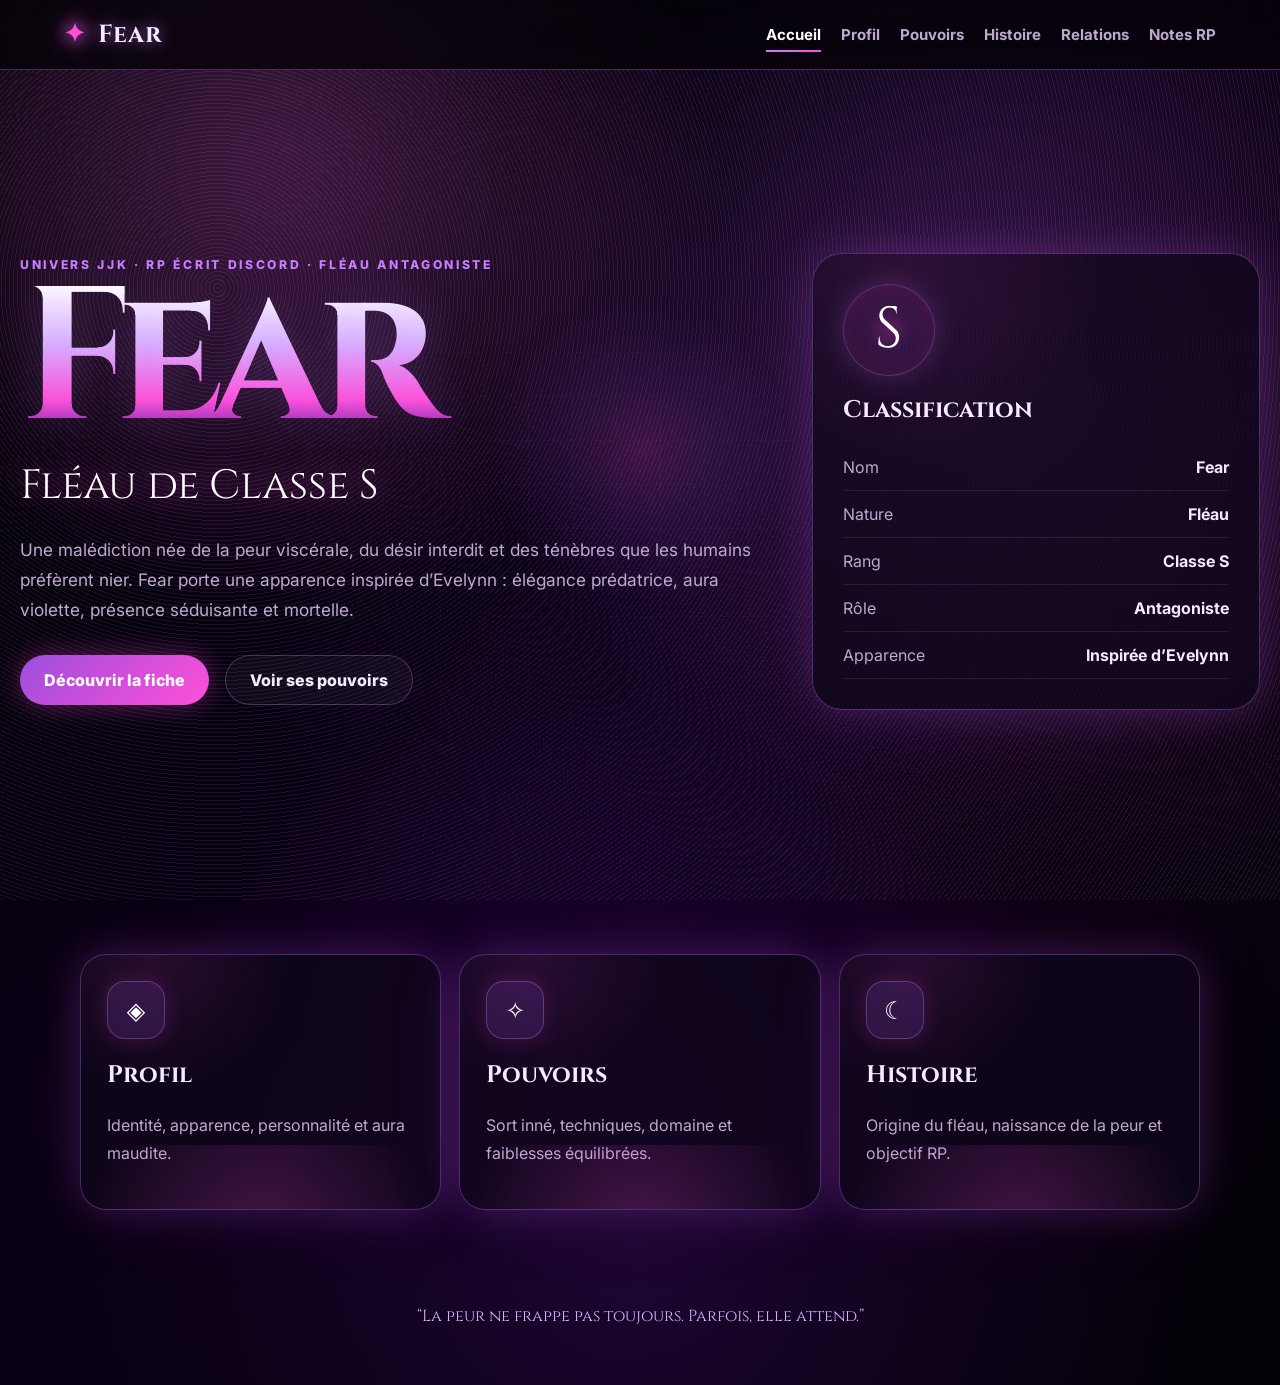
==== index.html @ 30a6c330 "Ajout du site Fear" ====
<!DOCTYPE html>
<html lang="fr">
<head>
  <meta charset="UTF-8" />
  <meta name="viewport" content="width=device-width, initial-scale=1.0" />
  <link rel="stylesheet" href="assets/css/style.css" />
  <script defer src="assets/js/main.js"></script>
  <title>Fear — Fléau Classe S</title>
</head>
<body data-page="accueil">
  <div class="cursor-aura"></div>
  <div class="void-layer"></div>
  <div class="noise"></div>
  <header class="site-header">
    <a class="brand" href="index.html">
      <span class="brand-mark">✦</span>
      <span>Fear</span>
    </a>

    <button class="menu-btn" aria-label="Ouvrir le menu">☰</button>

    <nav class="nav">
      <a href="index.html">Accueil</a>
      <a href="profil.html">Profil</a>
      <a href="pouvoirs.html">Pouvoirs</a>
      <a href="histoire.html">Histoire</a>
      <a href="relations.html">Relations</a>
      <a href="notes-rp.html">Notes RP</a>
    </nav>
  </header>

  <main class="hero page-enter">
    <section class="hero-text">
      <p class="eyebrow">Univers JJK · RP écrit Discord · Fléau antagoniste</p>
      <h1>Fear</h1>
      <p class="subtitle">Fléau de Classe S</p>
      <p class="lead">
        Une malédiction née de la peur viscérale, du désir interdit et des ténèbres que les humains préfèrent nier.
        Fear porte une apparence inspirée d’Evelynn : élégance prédatrice, aura violette, présence séduisante et mortelle.
      </p>

      <div class="hero-actions">
        <a class="btn primary" href="profil.html">Découvrir la fiche</a>
        <a class="btn ghost" href="pouvoirs.html">Voir ses pouvoirs</a>
      </div>
    </section>

    <aside class="status-card tilt-card">
      <div class="sigil">S</div>
      <h2>Classification</h2>
      <ul>
        <li><span>Nom</span><strong>Fear</strong></li>
        <li><span>Nature</span><strong>Fléau</strong></li>
        <li><span>Rang</span><strong>Classe S</strong></li>
        <li><span>Rôle</span><strong>Antagoniste</strong></li>
        <li><span>Apparence</span><strong>Inspirée d’Evelynn</strong></li>
      </ul>
    </aside>
  </main>

  <section class="container cards-grid">
    <a class="feature-card reveal" href="profil.html">
      <span class="icon">◈</span>
      <h2>Profil</h2>
      <p>Identité, apparence, personnalité et aura maudite.</p>
    </a>
    <a class="feature-card reveal" href="pouvoirs.html">
      <span class="icon">✧</span>
      <h2>Pouvoirs</h2>
      <p>Sort inné, techniques, domaine et faiblesses équilibrées.</p>
    </a>
    <a class="feature-card reveal" href="histoire.html">
      <span class="icon">☾</span>
      <h2>Histoire</h2>
      <p>Origine du fléau, naissance de la peur et objectif RP.</p>
    </a>
  </section>

  <footer class="footer">“La peur ne frappe pas toujours. Parfois, elle attend.”</footer>
</body>
</html>
---- assets/css/style.css ----
@import url('https://fonts.googleapis.com/css2?family=Cinzel:wght@500;700;900&family=Inter:wght@400;500;700;800&display=swap');

:root {
  --bg: #030006;
  --bg-soft: #0b0312;
  --panel: rgba(17, 7, 28, 0.76);
  --panel-strong: rgba(28, 8, 45, 0.88);
  --text: #f5eaff;
  --muted: #bea9cf;
  --violet: #9d4edd;
  --violet-soft: #c77dff;
  --pink: #ff4fd8;
  --magenta: #ff2e93;
  --blue-black: #090014;
  --border: rgba(199, 125, 255, 0.32);
  --shadow: 0 0 40px rgba(157, 78, 221, 0.25), 0 0 90px rgba(255, 79, 216, 0.08);
}

* {
  box-sizing: border-box;
}

html {
  scroll-behavior: smooth;
}

body {
  margin: 0;
  min-height: 100vh;
  color: var(--text);
  font-family: Inter, system-ui, sans-serif;
  background:
    radial-gradient(circle at 22% 12%, rgba(255, 79, 216, 0.18), transparent 28%),
    radial-gradient(circle at 75% 25%, rgba(157, 78, 221, 0.23), transparent 34%),
    radial-gradient(circle at 50% 90%, rgba(90, 24, 154, 0.26), transparent 40%),
    linear-gradient(135deg, #020004 0%, #090014 45%, #030006 100%);
  overflow-x: hidden;
}

body::before {
  content: "";
  position: fixed;
  inset: 0;
  z-index: 0;
  pointer-events: none;
  background:
    linear-gradient(rgba(255,255,255,0.025) 1px, transparent 1px),
    linear-gradient(90deg, rgba(255,255,255,0.025) 1px, transparent 1px);
  background-size: 44px 44px;
  mask-image: radial-gradient(circle at center, black, transparent 76%);
}

.noise {
  position: fixed;
  inset: 0;
  z-index: 1;
  pointer-events: none;
  opacity: 0.08;
  background-image:
    repeating-radial-gradient(circle at 17% 32%, rgba(255,255,255,0.9) 0 1px, transparent 1px 4px);
  mix-blend-mode: screen;
}

.void-layer {
  position: fixed;
  inset: -25%;
  z-index: 0;
  pointer-events: none;
  background:
    radial-gradient(circle at 30% 30%, rgba(199, 125, 255, 0.09), transparent 28%),
    radial-gradient(circle at 75% 55%, rgba(255, 79, 216, 0.08), transparent 34%),
    radial-gradient(circle at 50% 75%, rgba(60, 9, 108, 0.17), transparent 30%);
  filter: blur(32px);
  animation: voidDrift 16s ease-in-out infinite alternate;
}

@keyframes voidDrift {
  from { transform: translate(-2%, -1%) scale(1); }
  to { transform: translate(3%, 2%) scale(1.08); }
}

.cursor-aura {
  width: 340px;
  height: 340px;
  position: fixed;
  left: 50%;
  top: 50%;
  z-index: 2;
  pointer-events: none;
  border-radius: 50%;
  transform: translate(-50%, -50%);
  background: radial-gradient(circle, rgba(255, 79, 216, 0.20), rgba(157, 78, 221, 0.11), transparent 64%);
  opacity: .9;
}

.site-header {
  position: sticky;
  top: 0;
  z-index: 20;
  display: flex;
  justify-content: space-between;
  align-items: center;
  padding: 18px clamp(18px, 5vw, 72px);
  background: rgba(3, 0, 6, 0.74);
  border-bottom: 1px solid var(--border);
  backdrop-filter: blur(16px);
}

.brand {
  display: inline-flex;
  align-items: center;
  gap: 12px;
  color: var(--text);
  text-decoration: none;
  font-family: Cinzel, serif;
  font-size: 1.55rem;
  font-weight: 700;
  letter-spacing: .03em;
  text-shadow: 0 0 16px rgba(199, 125, 255, .75);
}

.brand-mark {
  color: var(--pink);
  filter: drop-shadow(0 0 10px var(--pink));
}

.nav {
  display: flex;
  gap: 20px;
}

.nav a {
  position: relative;
  color: var(--muted);
  text-decoration: none;
  font-weight: 700;
  font-size: .94rem;
  transition: color .25s ease;
}

.nav a::after {
  content: "";
  position: absolute;
  left: 0;
  right: 100%;
  bottom: -8px;
  height: 2px;
  background: linear-gradient(90deg, var(--violet-soft), var(--pink));
  transition: right .25s ease;
}

.nav a:hover,
body[data-page="accueil"] .nav a[href="index.html"],
body[data-page="profil"] .nav a[href="profil.html"],
body[data-page="pouvoirs"] .nav a[href="pouvoirs.html"],
body[data-page="histoire"] .nav a[href="histoire.html"],
body[data-page="relations"] .nav a[href="relations.html"],
body[data-page="notes"] .nav a[href="notes-rp.html"] {
  color: #fff;
}

.nav a:hover::after,
body[data-page="accueil"] .nav a[href="index.html"]::after,
body[data-page="profil"] .nav a[href="profil.html"]::after,
body[data-page="pouvoirs"] .nav a[href="pouvoirs.html"]::after,
body[data-page="histoire"] .nav a[href="histoire.html"]::after,
body[data-page="relations"] .nav a[href="relations.html"]::after,
body[data-page="notes"] .nav a[href="notes-rp.html"]::after {
  right: 0;
}

.menu-btn {
  display: none;
  color: var(--text);
  background: rgba(255,255,255,.04);
  border: 1px solid var(--border);
  border-radius: 10px;
  padding: 8px 11px;
  font-size: 1.1rem;
}

.hero,
.container,
.footer {
  position: relative;
  z-index: 5;
}

.hero {
  width: min(1240px, calc(100% - 36px));
  min-height: calc(100vh - 78px);
  margin: 0 auto;
  display: grid;
  grid-template-columns: minmax(0, 1.25fr) minmax(280px, .75fr);
  align-items: center;
  gap: 44px;
  padding: 70px 0;
}

.eyebrow {
  margin: 0 0 14px;
  color: var(--violet-soft);
  text-transform: uppercase;
  letter-spacing: .22em;
  font-weight: 800;
  font-size: .76rem;
}

h1,
h2 {
  font-family: Cinzel, serif;
}

.hero h1 {
  margin: 0;
  font-size: clamp(5rem, 16vw, 12rem);
  line-height: .78;
  letter-spacing: -.08em;
  background: linear-gradient(180deg, #fff, #d8b4ff 38%, #ff4fd8 76%, #6b21a8);
  -webkit-background-clip: text;
  color: transparent;
  text-shadow: 0 0 44px rgba(199, 125, 255, .18);
}

.subtitle {
  margin: 22px 0;
  font-family: Cinzel, serif;
  font-size: clamp(1.45rem, 4vw, 2.55rem);
  color: #fff;
  text-shadow: 0 0 24px rgba(255, 79, 216, .55);
}

.lead,
.page-title p,
.panel p,
.step p,
.feature-card p,
.relation-card p,
.footer {
  color: var(--muted);
  line-height: 1.75;
}

.lead {
  max-width: 740px;
  font-size: 1.08rem;
}

.hero-actions {
  display: flex;
  flex-wrap: wrap;
  gap: 16px;
  margin-top: 30px;
}

.btn {
  min-height: 50px;
  padding: 0 24px;
  display: inline-flex;
  align-items: center;
  justify-content: center;
  border-radius: 999px;
  text-decoration: none;
  font-weight: 800;
  transition: transform .25s ease, box-shadow .25s ease, border-color .25s ease;
}

.btn:hover {
  transform: translateY(-4px);
}

.btn.primary {
  color: #fff;
  background: linear-gradient(135deg, var(--violet), var(--pink));
  box-shadow: 0 0 28px rgba(255, 79, 216, .34);
}

.btn.ghost {
  color: var(--text);
  border: 1px solid var(--border);
  background: rgba(255,255,255,.035);
}

.status-card,
.panel,
.feature-card,
.relation-card,
.step,
.quote-box {
  border: 1px solid var(--border);
  background:
    radial-gradient(circle at 20% 0%, rgba(255, 79, 216, .10), transparent 35%),
    var(--panel);
  box-shadow: var(--shadow);
  backdrop-filter: blur(18px);
}

.status-card {
  padding: 30px;
  border-radius: 30px;
}

.sigil {
  width: 92px;
  height: 92px;
  margin-bottom: 18px;
  display: grid;
  place-items: center;
  border-radius: 50%;
  color: #fff;
  font-family: Cinzel, serif;
  font-size: 3.6rem;
  border: 1px solid var(--border);
  background: radial-gradient(circle, rgba(255,79,216,.25), rgba(157,78,221,.12), transparent 70%);
  box-shadow: inset 0 0 28px rgba(255,79,216,.22), 0 0 28px rgba(199,125,255,.22);
}

.status-card h2 {
  margin: 0 0 18px;
}

.status-card ul,
.data-list {
  list-style: none;
  padding: 0;
  margin: 0;
}

.status-card li,
.data-list li {
  display: flex;
  justify-content: space-between;
  gap: 20px;
  padding: 13px 0;
  border-bottom: 1px solid rgba(255,255,255,.08);
}

.status-card span,
.data-list span {
  color: var(--muted);
}

.container {
  width: min(1120px, calc(100% - 36px));
  margin: 0 auto;
  padding: 62px 0;
}

.page-title {
  margin-bottom: 34px;
}

.page-title h1 {
  margin: 0;
  font-size: clamp(2.6rem, 7vw, 5.8rem);
  line-height: .95;
}

.grid.two {
  display: grid;
  grid-template-columns: repeat(2, minmax(0, 1fr));
  gap: 22px;
}

.panel,
.quote-box {
  padding: 28px;
  border-radius: 26px;
  margin-bottom: 22px;
}

.panel h2,
.step h2,
.feature-card h2,
.relation-card h2 {
  margin-top: 0;
}

.cards-grid {
  display: grid;
  grid-template-columns: repeat(3, minmax(0, 1fr));
  gap: 18px;
}

.feature-card,
.relation-card {
  position: relative;
  min-height: 230px;
  padding: 26px;
  border-radius: 26px;
  overflow: hidden;
  text-decoration: none;
  color: var(--text);
  transition: transform .25s ease, border-color .25s ease;
}

.feature-card::before,
.relation-card::before {
  content: "";
  position: absolute;
  inset: auto -20% -45% -20%;
  height: 70%;
  background: radial-gradient(circle, rgba(255,79,216,.22), transparent 65%);
  transition: transform .3s ease;
}

.feature-card:hover,
.relation-card:hover {
  transform: translateY(-6px);
  border-color: rgba(255,79,216,.58);
}

.feature-card:hover::before,
.relation-card:hover::before {
  transform: translateY(-18px);
}

.icon {
  display: inline-grid;
  place-items: center;
  width: 58px;
  height: 58px;
  margin-bottom: 20px;
  border-radius: 18px;
  color: #fff;
  background: rgba(157, 78, 221, .18);
  border: 1px solid var(--border);
  box-shadow: 0 0 22px rgba(255,79,216,.18);
  font-size: 1.5rem;
}

.timeline {
  display: grid;
  gap: 20px;
}

.step {
  position: relative;
  padding: 28px 28px 28px 86px;
  border-radius: 26px;
}

.step > span {
  position: absolute;
  left: 28px;
  top: 28px;
  font-family: Cinzel, serif;
  font-size: 1.65rem;
  color: var(--pink);
  text-shadow: 0 0 16px rgba(255,79,216,.68);
}

.step li,
.panel li {
  color: var(--muted);
  margin: 10px 0;
}

.tag {
  display: inline-flex;
  padding: 7px 12px;
  border-radius: 999px;
  color: #fff !important;
  background: rgba(255, 79, 216, .13);
  border: 1px solid var(--border);
}

.quote-box blockquote {
  margin: 0;
  font-family: Cinzel, serif;
  font-size: clamp(1.25rem, 3vw, 2.3rem);
  color: #fff;
  text-shadow: 0 0 24px rgba(199,125,255,.32);
}

.rp-line {
  font-family: Cinzel, serif;
  font-size: 1.35rem;
  color: #fff !important;
}

.footer {
  width: min(1120px, calc(100% - 36px));
  margin: 0 auto;
  padding: 30px 0 55px;
  text-align: center;
  font-family: Cinzel, serif;
  color: #d8b4ff;
}

.page-enter {
  animation: pageEnter .7s ease both;
}

@keyframes pageEnter {
  from { opacity: 0; transform: translateY(20px); filter: blur(9px); }
  to { opacity: 1; transform: translateY(0); filter: blur(0); }
}

.reveal {
  opacity: 0;
  transform: translateY(22px);
  transition: opacity .7s ease, transform .7s ease;
}

.reveal.visible {
  opacity: 1;
  transform: translateY(0);
}

@media (max-width: 860px) {
  .menu-btn {
    display: block;
  }

  .nav {
    position: absolute;
    top: calc(100% + 10px);
    left: 18px;
    right: 18px;
    display: none;
    flex-direction: column;
    padding: 18px;
    border: 1px solid var(--border);
    border-radius: 18px;
    background: rgba(3, 0, 6, .95);
  }

  .nav.open {
    display: flex;
  }

  .hero,
  .grid.two,
  .cards-grid {
    grid-template-columns: 1fr;
  }

  .hero {
    min-height: auto;
    padding: 48px 0;
  }

  .hero h1 {
    font-size: clamp(4.4rem, 30vw, 8rem);
  }
}

@media (max-width: 520px) {
  .site-header {
    padding: 15px 16px;
  }

  .brand {
    font-size: 1.25rem;
  }

  .step {
    padding-left: 28px;
  }

  .step > span {
    position: static;
    display: block;
    margin-bottom: 8px;
  }

  .status-card li,
  .data-list li {
    flex-direction: column;
    gap: 4px;
  }
}
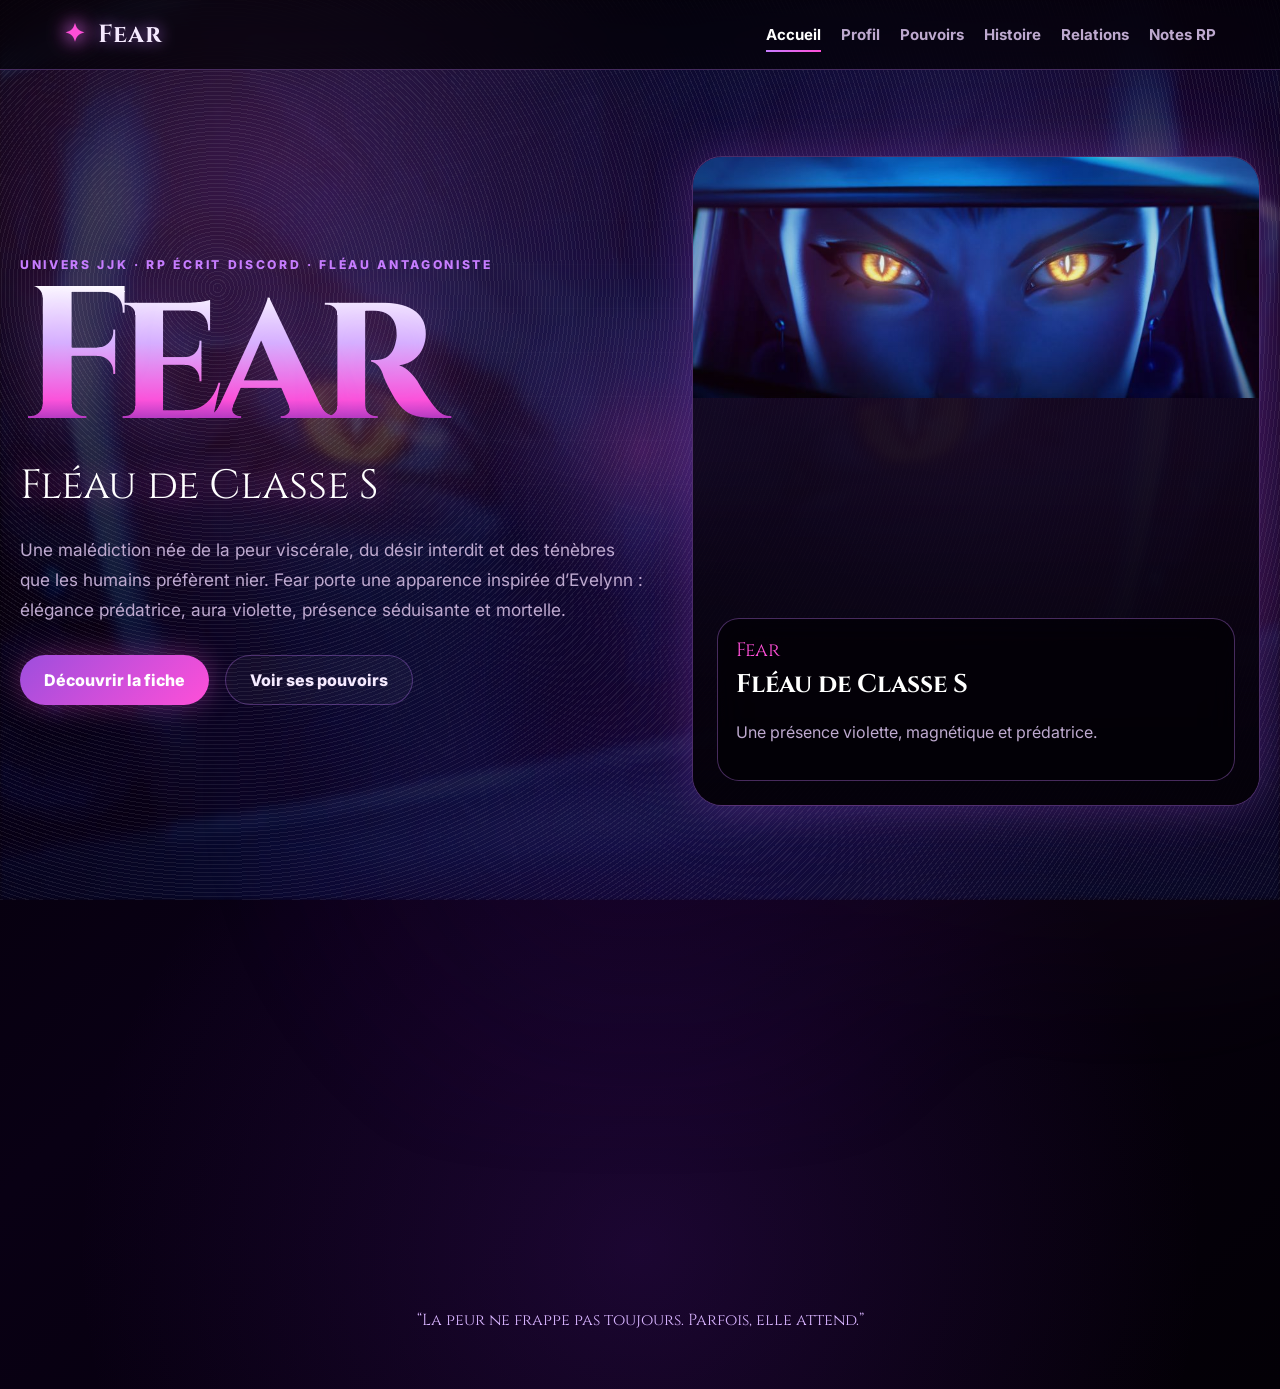
==== commit 671e75a5: "Maj des Images" ====
--- a/index.html
+++ b/index.html
@@ -8,6 +8,7 @@
   <title>Fear — Fléau Classe S</title>
 </head>
 <body data-page="accueil">
+  <div class="animated-bg"><img src="assets/image/Gif2_Fear_Accueil.gif" alt=""></div>
   <div class="cursor-aura"></div>
   <div class="void-layer"></div>
   <div class="noise"></div>
@@ -34,45 +35,35 @@
       <p class="eyebrow">Univers JJK · RP écrit Discord · Fléau antagoniste</p>
       <h1>Fear</h1>
       <p class="subtitle">Fléau de Classe S</p>
-      <p class="lead">
-        Une malédiction née de la peur viscérale, du désir interdit et des ténèbres que les humains préfèrent nier.
-        Fear porte une apparence inspirée d’Evelynn : élégance prédatrice, aura violette, présence séduisante et mortelle.
-      </p>
-
+      <p class="lead">Une malédiction née de la peur viscérale, du désir interdit et des ténèbres que les humains préfèrent nier. Fear porte une apparence inspirée d’Evelynn : élégance prédatrice, aura violette, présence séduisante et mortelle.</p>
       <div class="hero-actions">
         <a class="btn primary" href="profil.html">Découvrir la fiche</a>
         <a class="btn ghost" href="pouvoirs.html">Voir ses pouvoirs</a>
       </div>
     </section>
 
-    <aside class="status-card tilt-card">
-      <div class="sigil">S</div>
-      <h2>Classification</h2>
-      <ul>
-        <li><span>Nom</span><strong>Fear</strong></li>
-        <li><span>Nature</span><strong>Fléau</strong></li>
-        <li><span>Rang</span><strong>Classe S</strong></li>
-        <li><span>Rôle</span><strong>Antagoniste</strong></li>
-        <li><span>Apparence</span><strong>Inspirée d’Evelynn</strong></li>
-      </ul>
+    <aside class="hero-visual reveal tilt-card">
+      <img src="assets/image/IMG_Fear_Accueil.jpg" alt="Apparence principale de Fear">
+      <div class="visual-caption">
+        <span>Fear</span>
+        <strong>Fléau de Classe S</strong>
+        <p>Une présence violette, magnétique et prédatrice.</p>
+      </div>
     </aside>
   </main>
 
   <section class="container cards-grid">
-    <a class="feature-card reveal" href="profil.html">
-      <span class="icon">◈</span>
-      <h2>Profil</h2>
-      <p>Identité, apparence, personnalité et aura maudite.</p>
+    <a class="feature-card image-card reveal" href="profil.html">
+      <img src="assets/image/IMG_Fear_Sexy.jpg" alt="">
+      <div><span class="icon">◈</span><h2>Profil</h2><p>Identité, apparence, personnalité et aura maudite.</p></div>
     </a>
-    <a class="feature-card reveal" href="pouvoirs.html">
-      <span class="icon">✧</span>
-      <h2>Pouvoirs</h2>
-      <p>Sort inné, techniques, domaine et faiblesses équilibrées.</p>
+    <a class="feature-card image-card reveal" href="pouvoirs.html">
+      <img src="assets/image/IMG1_Fear_Aura.jpg" alt="">
+      <div><span class="icon">✧</span><h2>Pouvoirs</h2><p>Sort inné, techniques, domaine et faiblesses équilibrées.</p></div>
     </a>
-    <a class="feature-card reveal" href="histoire.html">
-      <span class="icon">☾</span>
-      <h2>Histoire</h2>
-      <p>Origine du fléau, naissance de la peur et objectif RP.</p>
+    <a class="feature-card image-card reveal" href="histoire.html">
+      <img src="assets/image/Gif3_Fear_Obscure.gif" alt="">
+      <div><span class="icon">☾</span><h2>Histoire</h2><p>Origine du fléau, naissance de la peur et objectif RP.</p></div>
     </a>
   </section>
 
--- a/assets/css/style.css
+++ b/assets/css/style.css
@@ -1,573 +1,11 @@
 @import url('https://fonts.googleapis.com/css2?family=Cinzel:wght@500;700;900&family=Inter:wght@400;500;700;800&display=swap');
-
-:root {
-  --bg: #030006;
-  --bg-soft: #0b0312;
-  --panel: rgba(17, 7, 28, 0.76);
-  --panel-strong: rgba(28, 8, 45, 0.88);
-  --text: #f5eaff;
-  --muted: #bea9cf;
-  --violet: #9d4edd;
-  --violet-soft: #c77dff;
-  --pink: #ff4fd8;
-  --magenta: #ff2e93;
-  --blue-black: #090014;
-  --border: rgba(199, 125, 255, 0.32);
-  --shadow: 0 0 40px rgba(157, 78, 221, 0.25), 0 0 90px rgba(255, 79, 216, 0.08);
-}
-
-* {
-  box-sizing: border-box;
-}
-
-html {
-  scroll-behavior: smooth;
-}
-
-body {
-  margin: 0;
-  min-height: 100vh;
-  color: var(--text);
-  font-family: Inter, system-ui, sans-serif;
-  background:
-    radial-gradient(circle at 22% 12%, rgba(255, 79, 216, 0.18), transparent 28%),
-    radial-gradient(circle at 75% 25%, rgba(157, 78, 221, 0.23), transparent 34%),
-    radial-gradient(circle at 50% 90%, rgba(90, 24, 154, 0.26), transparent 40%),
-    linear-gradient(135deg, #020004 0%, #090014 45%, #030006 100%);
-  overflow-x: hidden;
-}
-
-body::before {
-  content: "";
-  position: fixed;
-  inset: 0;
-  z-index: 0;
-  pointer-events: none;
-  background:
-    linear-gradient(rgba(255,255,255,0.025) 1px, transparent 1px),
-    linear-gradient(90deg, rgba(255,255,255,0.025) 1px, transparent 1px);
-  background-size: 44px 44px;
-  mask-image: radial-gradient(circle at center, black, transparent 76%);
-}
-
-.noise {
-  position: fixed;
-  inset: 0;
-  z-index: 1;
-  pointer-events: none;
-  opacity: 0.08;
-  background-image:
-    repeating-radial-gradient(circle at 17% 32%, rgba(255,255,255,0.9) 0 1px, transparent 1px 4px);
-  mix-blend-mode: screen;
-}
-
-.void-layer {
-  position: fixed;
-  inset: -25%;
-  z-index: 0;
-  pointer-events: none;
-  background:
-    radial-gradient(circle at 30% 30%, rgba(199, 125, 255, 0.09), transparent 28%),
-    radial-gradient(circle at 75% 55%, rgba(255, 79, 216, 0.08), transparent 34%),
-    radial-gradient(circle at 50% 75%, rgba(60, 9, 108, 0.17), transparent 30%);
-  filter: blur(32px);
-  animation: voidDrift 16s ease-in-out infinite alternate;
-}
-
-@keyframes voidDrift {
-  from { transform: translate(-2%, -1%) scale(1); }
-  to { transform: translate(3%, 2%) scale(1.08); }
-}
-
-.cursor-aura {
-  width: 340px;
-  height: 340px;
-  position: fixed;
-  left: 50%;
-  top: 50%;
-  z-index: 2;
-  pointer-events: none;
-  border-radius: 50%;
-  transform: translate(-50%, -50%);
-  background: radial-gradient(circle, rgba(255, 79, 216, 0.20), rgba(157, 78, 221, 0.11), transparent 64%);
-  opacity: .9;
-}
-
-.site-header {
-  position: sticky;
-  top: 0;
-  z-index: 20;
-  display: flex;
-  justify-content: space-between;
-  align-items: center;
-  padding: 18px clamp(18px, 5vw, 72px);
-  background: rgba(3, 0, 6, 0.74);
-  border-bottom: 1px solid var(--border);
-  backdrop-filter: blur(16px);
-}
-
-.brand {
-  display: inline-flex;
-  align-items: center;
-  gap: 12px;
-  color: var(--text);
-  text-decoration: none;
-  font-family: Cinzel, serif;
-  font-size: 1.55rem;
-  font-weight: 700;
-  letter-spacing: .03em;
-  text-shadow: 0 0 16px rgba(199, 125, 255, .75);
-}
-
-.brand-mark {
-  color: var(--pink);
-  filter: drop-shadow(0 0 10px var(--pink));
-}
-
-.nav {
-  display: flex;
-  gap: 20px;
-}
-
-.nav a {
-  position: relative;
-  color: var(--muted);
-  text-decoration: none;
-  font-weight: 700;
-  font-size: .94rem;
-  transition: color .25s ease;
-}
-
-.nav a::after {
-  content: "";
-  position: absolute;
-  left: 0;
-  right: 100%;
-  bottom: -8px;
-  height: 2px;
-  background: linear-gradient(90deg, var(--violet-soft), var(--pink));
-  transition: right .25s ease;
-}
-
-.nav a:hover,
-body[data-page="accueil"] .nav a[href="index.html"],
-body[data-page="profil"] .nav a[href="profil.html"],
-body[data-page="pouvoirs"] .nav a[href="pouvoirs.html"],
-body[data-page="histoire"] .nav a[href="histoire.html"],
-body[data-page="relations"] .nav a[href="relations.html"],
-body[data-page="notes"] .nav a[href="notes-rp.html"] {
-  color: #fff;
-}
-
-.nav a:hover::after,
-body[data-page="accueil"] .nav a[href="index.html"]::after,
-body[data-page="profil"] .nav a[href="profil.html"]::after,
-body[data-page="pouvoirs"] .nav a[href="pouvoirs.html"]::after,
-body[data-page="histoire"] .nav a[href="histoire.html"]::after,
-body[data-page="relations"] .nav a[href="relations.html"]::after,
-body[data-page="notes"] .nav a[href="notes-rp.html"]::after {
-  right: 0;
-}
-
-.menu-btn {
-  display: none;
-  color: var(--text);
-  background: rgba(255,255,255,.04);
-  border: 1px solid var(--border);
-  border-radius: 10px;
-  padding: 8px 11px;
-  font-size: 1.1rem;
-}
-
-.hero,
-.container,
-.footer {
-  position: relative;
-  z-index: 5;
-}
-
-.hero {
-  width: min(1240px, calc(100% - 36px));
-  min-height: calc(100vh - 78px);
-  margin: 0 auto;
-  display: grid;
-  grid-template-columns: minmax(0, 1.25fr) minmax(280px, .75fr);
-  align-items: center;
-  gap: 44px;
-  padding: 70px 0;
-}
-
-.eyebrow {
-  margin: 0 0 14px;
-  color: var(--violet-soft);
-  text-transform: uppercase;
-  letter-spacing: .22em;
-  font-weight: 800;
-  font-size: .76rem;
-}
-
-h1,
-h2 {
-  font-family: Cinzel, serif;
-}
-
-.hero h1 {
-  margin: 0;
-  font-size: clamp(5rem, 16vw, 12rem);
-  line-height: .78;
-  letter-spacing: -.08em;
-  background: linear-gradient(180deg, #fff, #d8b4ff 38%, #ff4fd8 76%, #6b21a8);
-  -webkit-background-clip: text;
-  color: transparent;
-  text-shadow: 0 0 44px rgba(199, 125, 255, .18);
-}
-
-.subtitle {
-  margin: 22px 0;
-  font-family: Cinzel, serif;
-  font-size: clamp(1.45rem, 4vw, 2.55rem);
-  color: #fff;
-  text-shadow: 0 0 24px rgba(255, 79, 216, .55);
-}
-
-.lead,
-.page-title p,
-.panel p,
-.step p,
-.feature-card p,
-.relation-card p,
-.footer {
-  color: var(--muted);
-  line-height: 1.75;
-}
-
-.lead {
-  max-width: 740px;
-  font-size: 1.08rem;
-}
-
-.hero-actions {
-  display: flex;
-  flex-wrap: wrap;
-  gap: 16px;
-  margin-top: 30px;
-}
-
-.btn {
-  min-height: 50px;
-  padding: 0 24px;
-  display: inline-flex;
-  align-items: center;
-  justify-content: center;
-  border-radius: 999px;
-  text-decoration: none;
-  font-weight: 800;
-  transition: transform .25s ease, box-shadow .25s ease, border-color .25s ease;
-}
-
-.btn:hover {
-  transform: translateY(-4px);
-}
-
-.btn.primary {
-  color: #fff;
-  background: linear-gradient(135deg, var(--violet), var(--pink));
-  box-shadow: 0 0 28px rgba(255, 79, 216, .34);
-}
-
-.btn.ghost {
-  color: var(--text);
-  border: 1px solid var(--border);
-  background: rgba(255,255,255,.035);
-}
-
-.status-card,
-.panel,
-.feature-card,
-.relation-card,
-.step,
-.quote-box {
-  border: 1px solid var(--border);
-  background:
-    radial-gradient(circle at 20% 0%, rgba(255, 79, 216, .10), transparent 35%),
-    var(--panel);
-  box-shadow: var(--shadow);
-  backdrop-filter: blur(18px);
-}
-
-.status-card {
-  padding: 30px;
-  border-radius: 30px;
-}
-
-.sigil {
-  width: 92px;
-  height: 92px;
-  margin-bottom: 18px;
-  display: grid;
-  place-items: center;
-  border-radius: 50%;
-  color: #fff;
-  font-family: Cinzel, serif;
-  font-size: 3.6rem;
-  border: 1px solid var(--border);
-  background: radial-gradient(circle, rgba(255,79,216,.25), rgba(157,78,221,.12), transparent 70%);
-  box-shadow: inset 0 0 28px rgba(255,79,216,.22), 0 0 28px rgba(199,125,255,.22);
-}
-
-.status-card h2 {
-  margin: 0 0 18px;
-}
-
-.status-card ul,
-.data-list {
-  list-style: none;
-  padding: 0;
-  margin: 0;
-}
-
-.status-card li,
-.data-list li {
-  display: flex;
-  justify-content: space-between;
-  gap: 20px;
-  padding: 13px 0;
-  border-bottom: 1px solid rgba(255,255,255,.08);
-}
-
-.status-card span,
-.data-list span {
-  color: var(--muted);
-}
-
-.container {
-  width: min(1120px, calc(100% - 36px));
-  margin: 0 auto;
-  padding: 62px 0;
-}
-
-.page-title {
-  margin-bottom: 34px;
-}
-
-.page-title h1 {
-  margin: 0;
-  font-size: clamp(2.6rem, 7vw, 5.8rem);
-  line-height: .95;
-}
-
-.grid.two {
-  display: grid;
-  grid-template-columns: repeat(2, minmax(0, 1fr));
-  gap: 22px;
-}
-
-.panel,
-.quote-box {
-  padding: 28px;
-  border-radius: 26px;
-  margin-bottom: 22px;
-}
-
-.panel h2,
-.step h2,
-.feature-card h2,
-.relation-card h2 {
-  margin-top: 0;
-}
-
-.cards-grid {
-  display: grid;
-  grid-template-columns: repeat(3, minmax(0, 1fr));
-  gap: 18px;
-}
-
-.feature-card,
-.relation-card {
-  position: relative;
-  min-height: 230px;
-  padding: 26px;
-  border-radius: 26px;
-  overflow: hidden;
-  text-decoration: none;
-  color: var(--text);
-  transition: transform .25s ease, border-color .25s ease;
-}
-
-.feature-card::before,
-.relation-card::before {
-  content: "";
-  position: absolute;
-  inset: auto -20% -45% -20%;
-  height: 70%;
-  background: radial-gradient(circle, rgba(255,79,216,.22), transparent 65%);
-  transition: transform .3s ease;
-}
-
-.feature-card:hover,
-.relation-card:hover {
-  transform: translateY(-6px);
-  border-color: rgba(255,79,216,.58);
-}
-
-.feature-card:hover::before,
-.relation-card:hover::before {
-  transform: translateY(-18px);
-}
-
-.icon {
-  display: inline-grid;
-  place-items: center;
-  width: 58px;
-  height: 58px;
-  margin-bottom: 20px;
-  border-radius: 18px;
-  color: #fff;
-  background: rgba(157, 78, 221, .18);
-  border: 1px solid var(--border);
-  box-shadow: 0 0 22px rgba(255,79,216,.18);
-  font-size: 1.5rem;
-}
-
-.timeline {
-  display: grid;
-  gap: 20px;
-}
-
-.step {
-  position: relative;
-  padding: 28px 28px 28px 86px;
-  border-radius: 26px;
-}
-
-.step > span {
-  position: absolute;
-  left: 28px;
-  top: 28px;
-  font-family: Cinzel, serif;
-  font-size: 1.65rem;
-  color: var(--pink);
-  text-shadow: 0 0 16px rgba(255,79,216,.68);
-}
-
-.step li,
-.panel li {
-  color: var(--muted);
-  margin: 10px 0;
-}
-
-.tag {
-  display: inline-flex;
-  padding: 7px 12px;
-  border-radius: 999px;
-  color: #fff !important;
-  background: rgba(255, 79, 216, .13);
-  border: 1px solid var(--border);
-}
-
-.quote-box blockquote {
-  margin: 0;
-  font-family: Cinzel, serif;
-  font-size: clamp(1.25rem, 3vw, 2.3rem);
-  color: #fff;
-  text-shadow: 0 0 24px rgba(199,125,255,.32);
-}
-
-.rp-line {
-  font-family: Cinzel, serif;
-  font-size: 1.35rem;
-  color: #fff !important;
-}
-
-.footer {
-  width: min(1120px, calc(100% - 36px));
-  margin: 0 auto;
-  padding: 30px 0 55px;
-  text-align: center;
-  font-family: Cinzel, serif;
-  color: #d8b4ff;
-}
-
-.page-enter {
-  animation: pageEnter .7s ease both;
-}
-
-@keyframes pageEnter {
-  from { opacity: 0; transform: translateY(20px); filter: blur(9px); }
-  to { opacity: 1; transform: translateY(0); filter: blur(0); }
-}
-
-.reveal {
-  opacity: 0;
-  transform: translateY(22px);
-  transition: opacity .7s ease, transform .7s ease;
-}
-
-.reveal.visible {
-  opacity: 1;
-  transform: translateY(0);
-}
-
-@media (max-width: 860px) {
-  .menu-btn {
-    display: block;
-  }
-
-  .nav {
-    position: absolute;
-    top: calc(100% + 10px);
-    left: 18px;
-    right: 18px;
-    display: none;
-    flex-direction: column;
-    padding: 18px;
-    border: 1px solid var(--border);
-    border-radius: 18px;
-    background: rgba(3, 0, 6, .95);
-  }
-
-  .nav.open {
-    display: flex;
-  }
-
-  .hero,
-  .grid.two,
-  .cards-grid {
-    grid-template-columns: 1fr;
-  }
-
-  .hero {
-    min-height: auto;
-    padding: 48px 0;
-  }
-
-  .hero h1 {
-    font-size: clamp(4.4rem, 30vw, 8rem);
-  }
-}
-
-@media (max-width: 520px) {
-  .site-header {
-    padding: 15px 16px;
-  }
-
-  .brand {
-    font-size: 1.25rem;
-  }
-
-  .step {
-    padding-left: 28px;
-  }
-
-  .step > span {
-    position: static;
-    display: block;
-    margin-bottom: 8px;
-  }
-
-  .status-card li,
-  .data-list li {
-    flex-direction: column;
-    gap: 4px;
-  }
-}
+:root{--bg:#030006;--panel:rgba(17,7,28,.76);--text:#f5eaff;--muted:#bea9cf;--violet:#9d4edd;--violet-soft:#c77dff;--pink:#ff4fd8;--border:rgba(199,125,255,.32);--shadow:0 0 40px rgba(157,78,221,.25),0 0 90px rgba(255,79,216,.08)}
+*{box-sizing:border-box}html{scroll-behavior:smooth}body{margin:0;min-height:100vh;color:var(--text);font-family:Inter,system-ui,sans-serif;background:radial-gradient(circle at 22% 12%,rgba(255,79,216,.18),transparent 28%),radial-gradient(circle at 75% 25%,rgba(157,78,221,.23),transparent 34%),radial-gradient(circle at 50% 90%,rgba(90,24,154,.26),transparent 40%),linear-gradient(135deg,#020004 0%,#090014 45%,#030006 100%);overflow-x:hidden}body::before{content:"";position:fixed;inset:0;z-index:0;pointer-events:none;background:linear-gradient(rgba(255,255,255,.025) 1px,transparent 1px),linear-gradient(90deg,rgba(255,255,255,.025) 1px,transparent 1px);background-size:44px 44px;mask-image:radial-gradient(circle at center,black,transparent 76%)}
+.noise{position:fixed;inset:0;z-index:1;pointer-events:none;opacity:.08;background-image:repeating-radial-gradient(circle at 17% 32%,rgba(255,255,255,.9) 0 1px,transparent 1px 4px);mix-blend-mode:screen}.void-layer{position:fixed;inset:-25%;z-index:0;pointer-events:none;background:radial-gradient(circle at 30% 30%,rgba(199,125,255,.09),transparent 28%),radial-gradient(circle at 75% 55%,rgba(255,79,216,.08),transparent 34%),radial-gradient(circle at 50% 75%,rgba(60,9,108,.17),transparent 30%);filter:blur(32px);animation:voidDrift 16s ease-in-out infinite alternate}@keyframes voidDrift{from{transform:translate(-2%,-1%) scale(1)}to{transform:translate(3%,2%) scale(1.08)}}
+.animated-bg{position:fixed;inset:0;z-index:0;pointer-events:none;opacity:.18;overflow:hidden}.animated-bg.soft{opacity:.11}.animated-bg img{width:100%;height:100%;object-fit:cover;filter:blur(2px) saturate(1.25)}.cursor-aura{width:340px;height:340px;position:fixed;left:50%;top:50%;z-index:2;pointer-events:none;border-radius:50%;transform:translate(-50%,-50%);background:radial-gradient(circle,rgba(255,79,216,.20),rgba(157,78,221,.11),transparent 64%);opacity:.9}
+.site-header{position:sticky;top:0;z-index:20;display:flex;justify-content:space-between;align-items:center;padding:18px clamp(18px,5vw,72px);background:rgba(3,0,6,.74);border-bottom:1px solid var(--border);backdrop-filter:blur(16px)}.brand{display:inline-flex;align-items:center;gap:12px;color:var(--text);text-decoration:none;font-family:Cinzel,serif;font-size:1.55rem;font-weight:700;letter-spacing:.03em;text-shadow:0 0 16px rgba(199,125,255,.75)}.brand-mark{color:var(--pink);filter:drop-shadow(0 0 10px var(--pink))}.nav{display:flex;gap:20px}.nav a{position:relative;color:var(--muted);text-decoration:none;font-weight:700;font-size:.94rem;transition:color .25s ease}.nav a::after{content:"";position:absolute;left:0;right:100%;bottom:-8px;height:2px;background:linear-gradient(90deg,var(--violet-soft),var(--pink));transition:right .25s ease}.nav a:hover,body[data-page="accueil"] .nav a[href="index.html"],body[data-page="profil"] .nav a[href="profil.html"],body[data-page="pouvoirs"] .nav a[href="pouvoirs.html"],body[data-page="histoire"] .nav a[href="histoire.html"],body[data-page="relations"] .nav a[href="relations.html"],body[data-page="notes"] .nav a[href="notes-rp.html"]{color:#fff}.nav a:hover::after,body[data-page="accueil"] .nav a[href="index.html"]::after,body[data-page="profil"] .nav a[href="profil.html"]::after,body[data-page="pouvoirs"] .nav a[href="pouvoirs.html"]::after,body[data-page="histoire"] .nav a[href="histoire.html"]::after,body[data-page="relations"] .nav a[href="relations.html"]::after,body[data-page="notes"] .nav a[href="notes-rp.html"]::after{right:0}.menu-btn{display:none;color:var(--text);background:rgba(255,255,255,.04);border:1px solid var(--border);border-radius:10px;padding:8px 11px;font-size:1.1rem}
+.hero,.container,.footer{position:relative;z-index:5}.hero{width:min(1240px,calc(100% - 36px));min-height:calc(100vh - 78px);margin:0 auto;display:grid;grid-template-columns:minmax(0,1.05fr) minmax(330px,.95fr);align-items:center;gap:44px;padding:70px 0}.eyebrow{margin:0 0 14px;color:var(--violet-soft);text-transform:uppercase;letter-spacing:.22em;font-weight:800;font-size:.76rem}h1,h2{font-family:Cinzel,serif}.hero h1{margin:0;font-size:clamp(5rem,16vw,12rem);line-height:.78;letter-spacing:-.08em;background:linear-gradient(180deg,#fff,#d8b4ff 38%,#ff4fd8 76%,#6b21a8);-webkit-background-clip:text;color:transparent;text-shadow:0 0 44px rgba(199,125,255,.18)}.subtitle{margin:22px 0;font-family:Cinzel,serif;font-size:clamp(1.45rem,4vw,2.55rem);color:#fff;text-shadow:0 0 24px rgba(255,79,216,.55)}.lead,.page-title p,.panel p,.step p,.feature-card p,.relation-card p,.footer,.profile-showcase p,.power-banner p,.story-hero p,.notes-banner p,.visual-caption p{color:var(--muted);line-height:1.75}.lead{max-width:740px;font-size:1.08rem}.hero-actions{display:flex;flex-wrap:wrap;gap:16px;margin-top:30px}.btn{min-height:50px;padding:0 24px;display:inline-flex;align-items:center;justify-content:center;border-radius:999px;text-decoration:none;font-weight:800;transition:transform .25s ease}.btn:hover{transform:translateY(-4px)}.btn.primary{color:#fff;background:linear-gradient(135deg,var(--violet),var(--pink));box-shadow:0 0 28px rgba(255,79,216,.34)}.btn.ghost{color:var(--text);border:1px solid var(--border);background:rgba(255,255,255,.035)}
+.panel,.feature-card,.relation-card,.step,.quote-box,.hero-visual,.profile-showcase,.power-banner,.story-hero,.wide-image,.notes-banner,.image-side{border:1px solid var(--border);background:radial-gradient(circle at 20% 0%,rgba(255,79,216,.10),transparent 35%),var(--panel);box-shadow:var(--shadow);backdrop-filter:blur(18px)}.hero-visual,.image-side,.wide-image,.story-hero,.profile-showcase,.power-banner,.notes-banner{position:relative;overflow:hidden;border-radius:30px}.hero-visual{min-height:650px}.hero-visual img,.image-side img,.wide-image img,.story-hero img,.profile-showcase img,.power-banner img,.notes-banner img{width:100%;height:100%;display:block;object-fit:cover}.hero-visual::after,.image-side::after,.wide-image::after,.story-hero::after,.profile-showcase::after{content:"";position:absolute;inset:0;background:linear-gradient(to top,rgba(3,0,6,.78),transparent 55%),radial-gradient(circle at 50% 20%,transparent,rgba(3,0,6,.38));pointer-events:none}.visual-caption{position:absolute;left:24px;right:24px;bottom:24px;z-index:2;padding:18px;border-radius:22px;border:1px solid rgba(199,125,255,.35);background:rgba(3,0,6,.62);backdrop-filter:blur(14px)}.visual-caption span{display:block;color:#ff4fd8;font-family:Cinzel,serif;font-size:1.2rem}.visual-caption strong{display:block;margin-top:4px;color:#fff;font-size:1.6rem;font-family:Cinzel,serif}
+.container{width:min(1120px,calc(100% - 36px));margin:0 auto;padding:62px 0}.page-title{margin-bottom:34px}.page-title h1{margin:0;font-size:clamp(2.6rem,7vw,5.8rem);line-height:.95}.grid.two{display:grid;grid-template-columns:repeat(2,minmax(0,1fr));gap:22px}.panel,.quote-box{padding:28px;border-radius:26px;margin-bottom:22px}.panel h2,.step h2,.feature-card h2,.relation-card h2{margin-top:0}.data-list{list-style:none;padding:0;margin:0}.data-list li{display:flex;justify-content:space-between;gap:20px;padding:13px 0;border-bottom:1px solid rgba(255,255,255,.08)}.data-list span{color:var(--muted)}.cards-grid{display:grid;grid-template-columns:repeat(3,minmax(0,1fr));gap:18px}.feature-card,.relation-card{position:relative;min-height:260px;padding:26px;border-radius:26px;overflow:hidden;text-decoration:none;color:var(--text);transition:transform .25s ease,border-color .25s ease}.image-card{display:grid;align-items:end}.image-card>img{position:absolute;inset:0;width:100%;height:100%;opacity:.38;object-fit:cover;transition:opacity .25s ease,transform .4s ease}.image-card::after{content:"";position:absolute;inset:0;background:linear-gradient(to top,rgba(3,0,6,.93),rgba(3,0,6,.22))}.image-card>div{position:relative;z-index:2}.feature-card:hover,.relation-card:hover{transform:translateY(-6px);border-color:rgba(255,79,216,.58)}.image-card:hover>img{opacity:.55;transform:scale(1.05)}.icon{display:inline-grid;place-items:center;width:58px;height:58px;margin-bottom:20px;border-radius:18px;color:#fff;background:rgba(157,78,221,.18);border:1px solid var(--border);box-shadow:0 0 22px rgba(255,79,216,.18);font-size:1.5rem}
+.profile-showcase,.power-banner,.story-hero,.notes-banner{display:grid;grid-template-columns:minmax(0,.95fr) minmax(280px,1.05fr);gap:28px;align-items:center;padding:24px;margin-bottom:26px}.profile-showcase img,.power-banner img,.story-hero img,.notes-banner img{min-height:360px;max-height:520px;border-radius:24px;border:1px solid rgba(199,125,255,.28)}.profile-showcase .showcase-text,.story-hero .story-hero-text{position:relative;z-index:2}.profile-showcase h2,.power-banner h2,.story-hero h2,.notes-banner h2{margin:0 0 12px;font-size:clamp(1.8rem,4vw,3.2rem)}.image-side{min-height:420px}.timeline{display:grid;gap:20px}.step{position:relative;padding:28px 28px 28px 86px;border-radius:26px}.step>span{position:absolute;left:28px;top:28px;font-family:Cinzel,serif;font-size:1.65rem;color:var(--pink);text-shadow:0 0 16px rgba(255,79,216,.68)}.step li,.panel li{color:var(--muted);margin:10px 0}.step-with-image{display:grid;grid-template-columns:minmax(0,1fr) 260px;gap:20px;align-items:center}.step-with-image img{width:100%;min-height:220px;object-fit:cover;border-radius:20px;border:1px solid rgba(199,125,255,.28)}.tag{display:inline-flex;padding:7px 12px;border-radius:999px;color:#fff!important;background:rgba(255,79,216,.13);border:1px solid var(--border)}.quote-box blockquote{margin:0;font-family:Cinzel,serif;font-size:clamp(1.25rem,3vw,2.3rem);color:#fff;text-shadow:0 0 24px rgba(199,125,255,.32)}.rp-line{font-family:Cinzel,serif;font-size:1.35rem;color:#fff!important}.wide-image{min-height:360px;margin:22px 0}.footer{width:min(1120px,calc(100% - 36px));margin:0 auto;padding:30px 0 55px;text-align:center;font-family:Cinzel,serif;color:#d8b4ff}.page-enter{animation:pageEnter .7s ease both}@keyframes pageEnter{from{opacity:0;transform:translateY(20px);filter:blur(9px)}to{opacity:1;transform:translateY(0);filter:blur(0)}}.reveal{opacity:0;transform:translateY(22px);transition:opacity .7s ease,transform .7s ease}.reveal.visible{opacity:1;transform:translateY(0)}
+@media(max-width:900px){.menu-btn{display:block}.nav{position:absolute;top:calc(100% + 10px);left:18px;right:18px;display:none;flex-direction:column;padding:18px;border:1px solid var(--border);border-radius:18px;background:rgba(3,0,6,.95)}.nav.open{display:flex}.hero,.grid.two,.cards-grid,.profile-showcase,.power-banner,.story-hero,.notes-banner,.step-with-image{grid-template-columns:1fr}.hero{min-height:auto;padding:48px 0}.hero h1{font-size:clamp(4.4rem,30vw,8rem)}.hero-visual{min-height:440px}.profile-showcase img,.power-banner img,.story-hero img,.notes-banner img{min-height:280px}}@media(max-width:520px){.site-header{padding:15px 16px}.brand{font-size:1.25rem}.step{padding-left:28px}.step>span{position:static;display:block;margin-bottom:8px}.data-list li{flex-direction:column;gap:4px}.hero-visual{min-height:360px}}
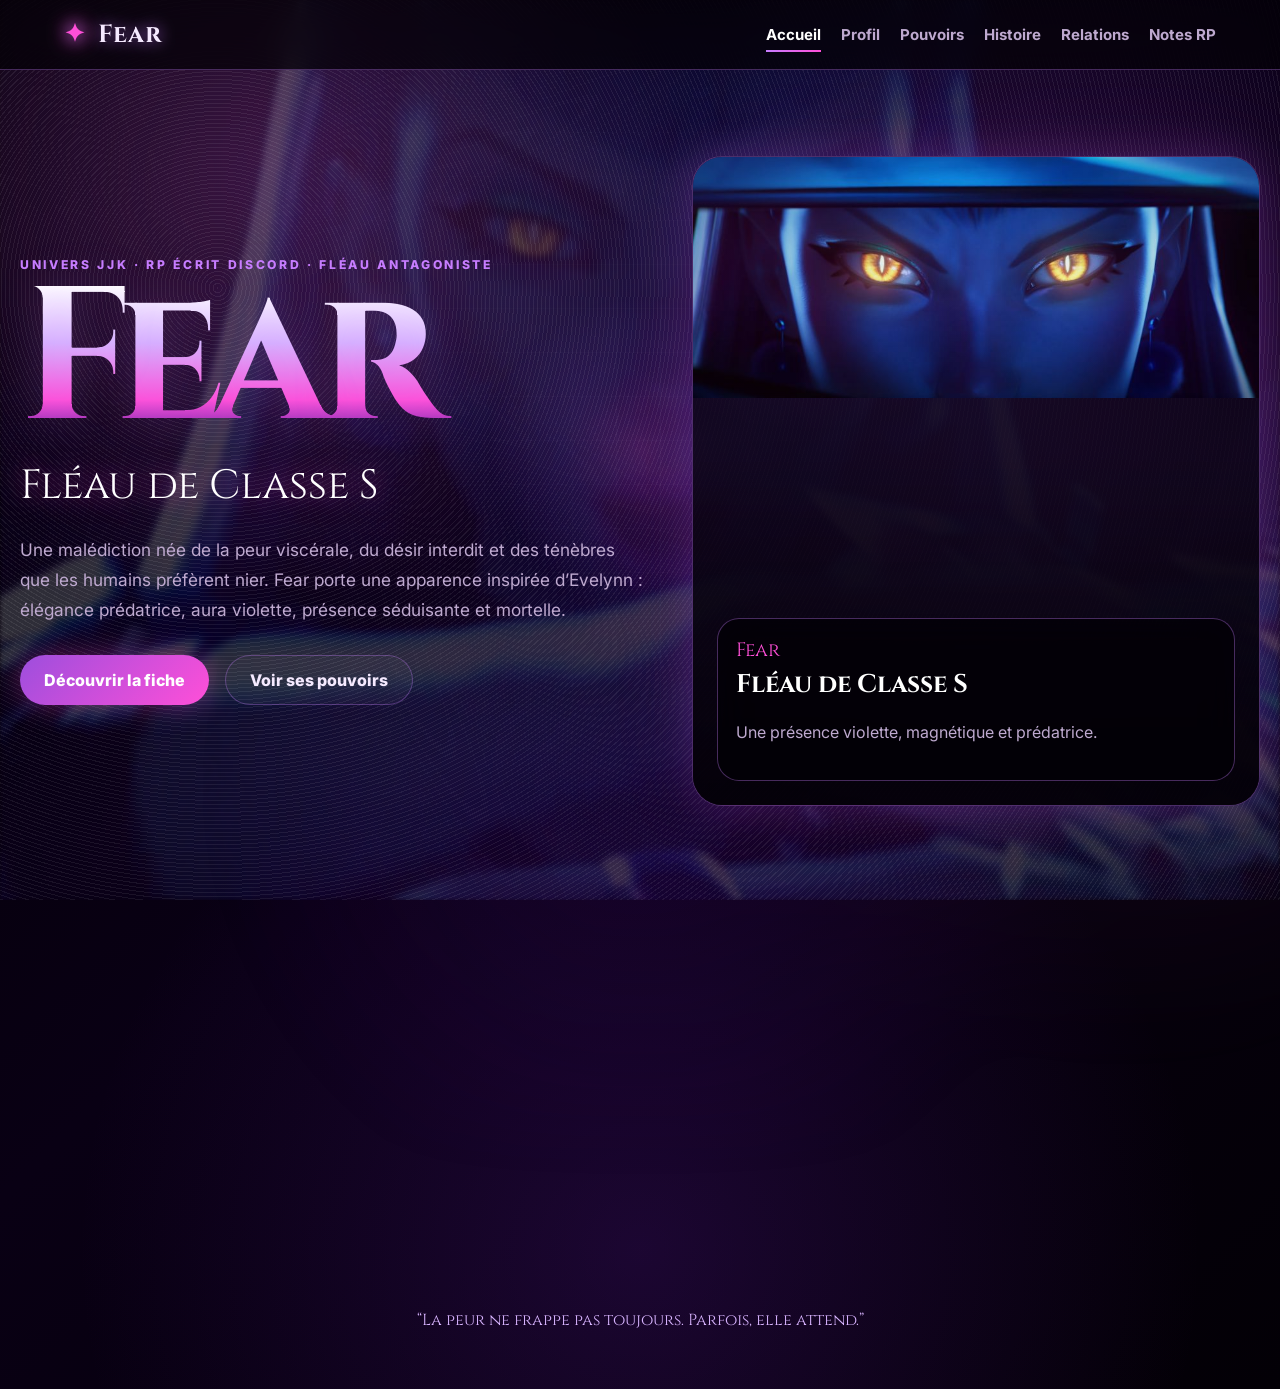
==== commit 0713112e: "Maj Index v1" ====
--- a/index.html
+++ b/index.html
@@ -54,7 +54,7 @@
 
   <section class="container cards-grid">
     <a class="feature-card image-card reveal" href="profil.html">
-      <img src="assets/image/IMG_Fear_Sexy.jpg" alt="">
+      <img src="assets/image/IMG_fear_Sexy.jpg" alt="">
       <div><span class="icon">◈</span><h2>Profil</h2><p>Identité, apparence, personnalité et aura maudite.</p></div>
     </a>
     <a class="feature-card image-card reveal" href="pouvoirs.html">
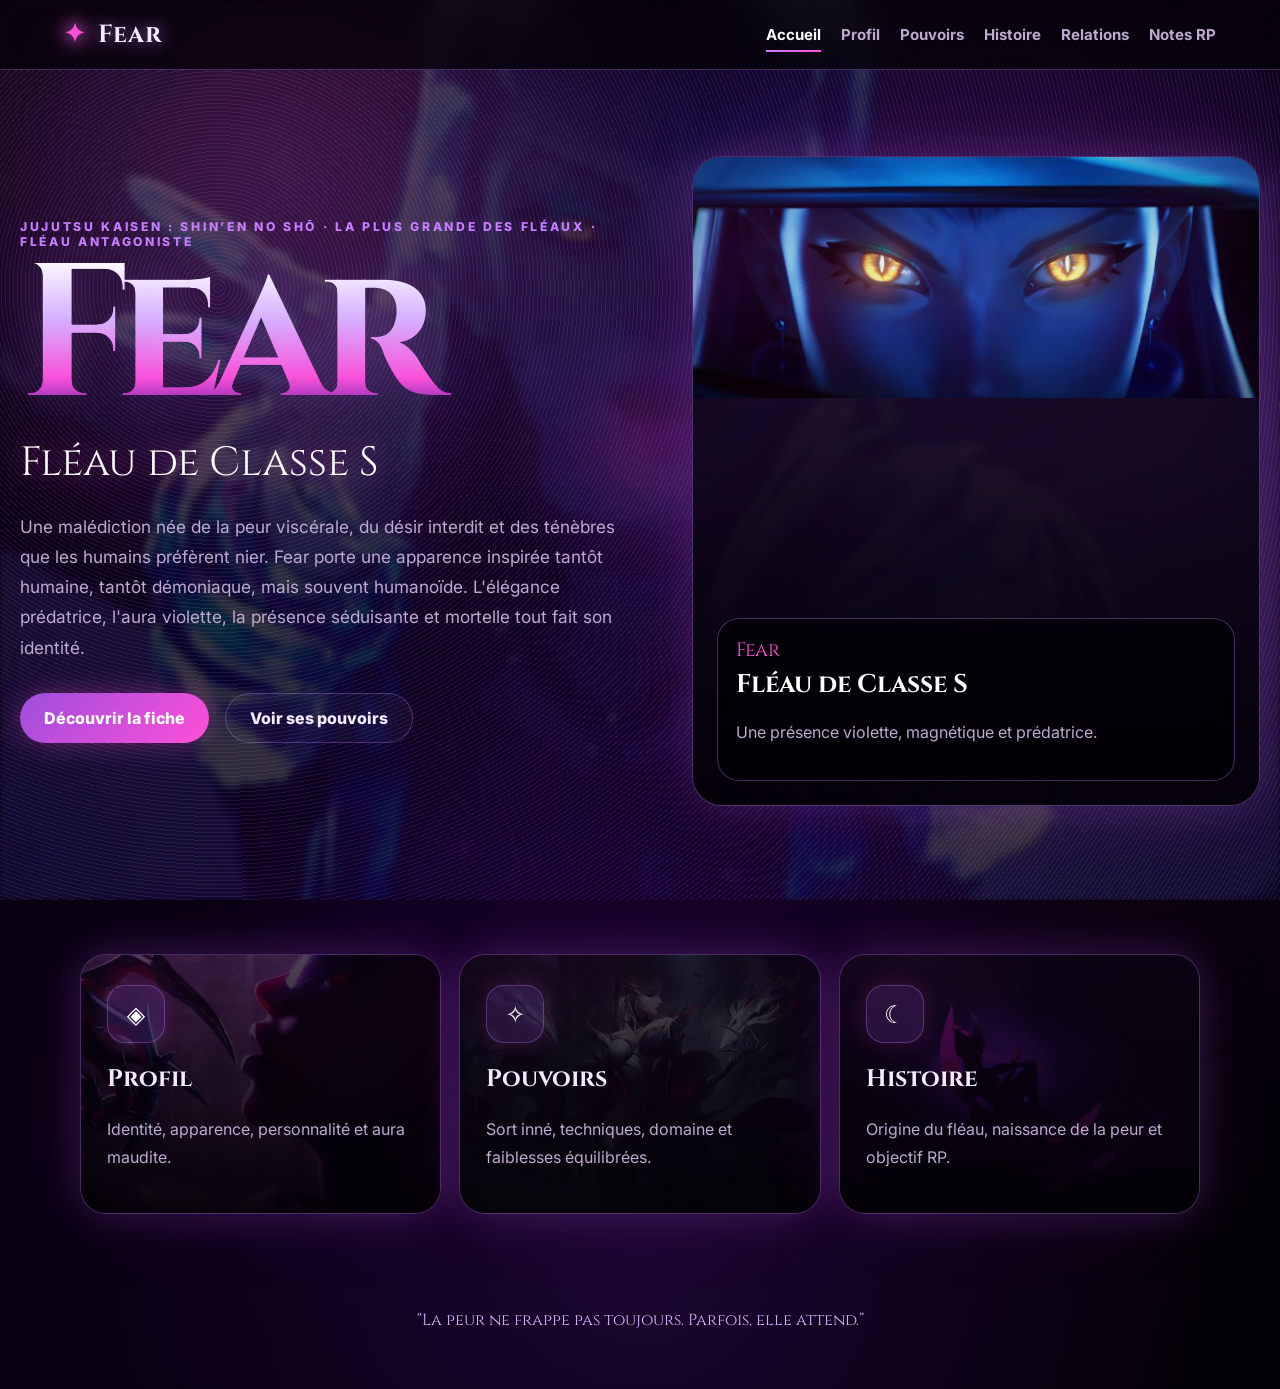
==== commit 1b488ed0: "Maj Index v2" ====
--- a/index.html
+++ b/index.html
@@ -32,10 +32,10 @@
 
   <main class="hero page-enter">
     <section class="hero-text">
-      <p class="eyebrow">Univers JJK · RP écrit Discord · Fléau antagoniste</p>
+      <p class="eyebrow">Jujutsu Kaisen : Shin’en no Shō · La plus Grande des Fléaux · Fléau antagoniste</p>
       <h1>Fear</h1>
       <p class="subtitle">Fléau de Classe S</p>
-      <p class="lead">Une malédiction née de la peur viscérale, du désir interdit et des ténèbres que les humains préfèrent nier. Fear porte une apparence inspirée d’Evelynn : élégance prédatrice, aura violette, présence séduisante et mortelle.</p>
+      <p class="lead">Une malédiction née de la peur viscérale, du désir interdit et des ténèbres que les humains préfèrent nier. Fear porte une apparence inspirée tantôt humaine, tantôt démoniaque, mais souvent humanoïde. L'élégance prédatrice, l'aura violette, la présence séduisante et mortelle tout fait son identité.</p>
       <div class="hero-actions">
         <a class="btn primary" href="profil.html">Découvrir la fiche</a>
         <a class="btn ghost" href="pouvoirs.html">Voir ses pouvoirs</a>
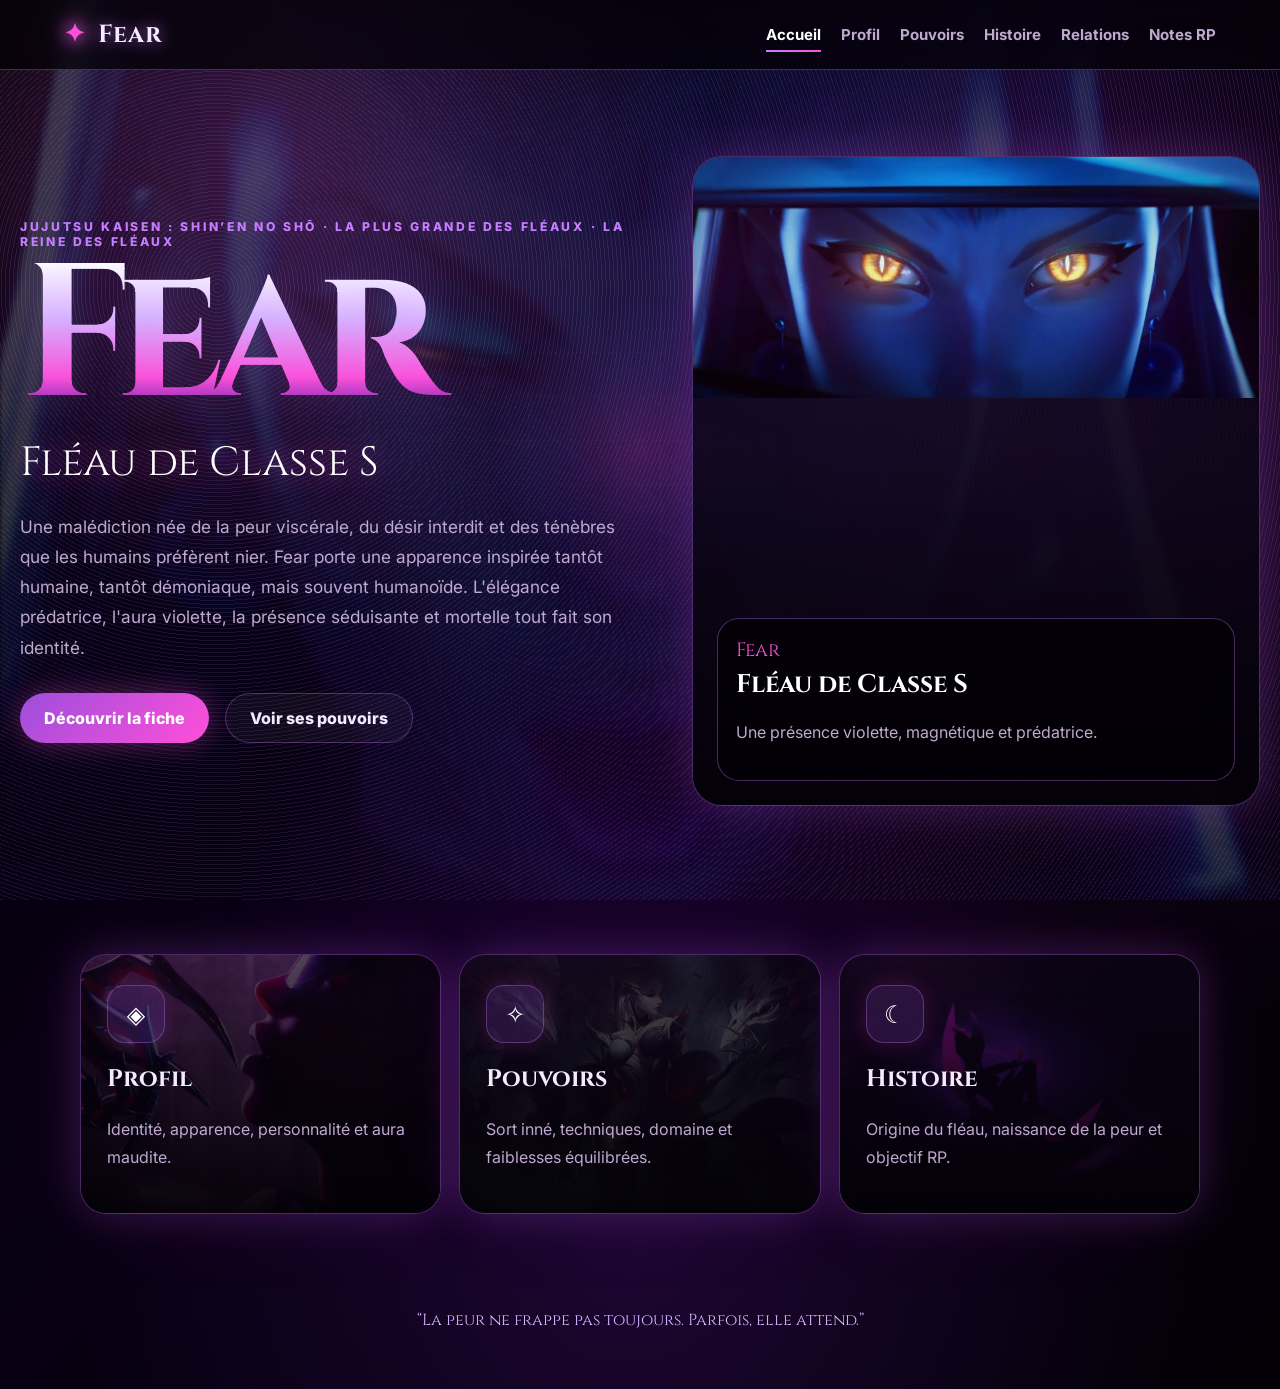
==== commit 1c427c31: "Maj Index + music" ====
--- a/index.html
+++ b/index.html
@@ -32,7 +32,7 @@
 
   <main class="hero page-enter">
     <section class="hero-text">
-      <p class="eyebrow">Jujutsu Kaisen : Shin’en no Shō · La plus Grande des Fléaux · Fléau antagoniste</p>
+      <p class="eyebrow">Jujutsu Kaisen : Shin’en no Shō · La plus Grande des Fléaux · La Reine des Fléaux</p>
       <h1>Fear</h1>
       <p class="subtitle">Fléau de Classe S</p>
       <p class="lead">Une malédiction née de la peur viscérale, du désir interdit et des ténèbres que les humains préfèrent nier. Fear porte une apparence inspirée tantôt humaine, tantôt démoniaque, mais souvent humanoïde. L'élégance prédatrice, l'aura violette, la présence séduisante et mortelle tout fait son identité.</p>
--- a/assets/css/style.css
+++ b/assets/css/style.css
@@ -9,3 +9,35 @@
 .container{width:min(1120px,calc(100% - 36px));margin:0 auto;padding:62px 0}.page-title{margin-bottom:34px}.page-title h1{margin:0;font-size:clamp(2.6rem,7vw,5.8rem);line-height:.95}.grid.two{display:grid;grid-template-columns:repeat(2,minmax(0,1fr));gap:22px}.panel,.quote-box{padding:28px;border-radius:26px;margin-bottom:22px}.panel h2,.step h2,.feature-card h2,.relation-card h2{margin-top:0}.data-list{list-style:none;padding:0;margin:0}.data-list li{display:flex;justify-content:space-between;gap:20px;padding:13px 0;border-bottom:1px solid rgba(255,255,255,.08)}.data-list span{color:var(--muted)}.cards-grid{display:grid;grid-template-columns:repeat(3,minmax(0,1fr));gap:18px}.feature-card,.relation-card{position:relative;min-height:260px;padding:26px;border-radius:26px;overflow:hidden;text-decoration:none;color:var(--text);transition:transform .25s ease,border-color .25s ease}.image-card{display:grid;align-items:end}.image-card>img{position:absolute;inset:0;width:100%;height:100%;opacity:.38;object-fit:cover;transition:opacity .25s ease,transform .4s ease}.image-card::after{content:"";position:absolute;inset:0;background:linear-gradient(to top,rgba(3,0,6,.93),rgba(3,0,6,.22))}.image-card>div{position:relative;z-index:2}.feature-card:hover,.relation-card:hover{transform:translateY(-6px);border-color:rgba(255,79,216,.58)}.image-card:hover>img{opacity:.55;transform:scale(1.05)}.icon{display:inline-grid;place-items:center;width:58px;height:58px;margin-bottom:20px;border-radius:18px;color:#fff;background:rgba(157,78,221,.18);border:1px solid var(--border);box-shadow:0 0 22px rgba(255,79,216,.18);font-size:1.5rem}
 .profile-showcase,.power-banner,.story-hero,.notes-banner{display:grid;grid-template-columns:minmax(0,.95fr) minmax(280px,1.05fr);gap:28px;align-items:center;padding:24px;margin-bottom:26px}.profile-showcase img,.power-banner img,.story-hero img,.notes-banner img{min-height:360px;max-height:520px;border-radius:24px;border:1px solid rgba(199,125,255,.28)}.profile-showcase .showcase-text,.story-hero .story-hero-text{position:relative;z-index:2}.profile-showcase h2,.power-banner h2,.story-hero h2,.notes-banner h2{margin:0 0 12px;font-size:clamp(1.8rem,4vw,3.2rem)}.image-side{min-height:420px}.timeline{display:grid;gap:20px}.step{position:relative;padding:28px 28px 28px 86px;border-radius:26px}.step>span{position:absolute;left:28px;top:28px;font-family:Cinzel,serif;font-size:1.65rem;color:var(--pink);text-shadow:0 0 16px rgba(255,79,216,.68)}.step li,.panel li{color:var(--muted);margin:10px 0}.step-with-image{display:grid;grid-template-columns:minmax(0,1fr) 260px;gap:20px;align-items:center}.step-with-image img{width:100%;min-height:220px;object-fit:cover;border-radius:20px;border:1px solid rgba(199,125,255,.28)}.tag{display:inline-flex;padding:7px 12px;border-radius:999px;color:#fff!important;background:rgba(255,79,216,.13);border:1px solid var(--border)}.quote-box blockquote{margin:0;font-family:Cinzel,serif;font-size:clamp(1.25rem,3vw,2.3rem);color:#fff;text-shadow:0 0 24px rgba(199,125,255,.32)}.rp-line{font-family:Cinzel,serif;font-size:1.35rem;color:#fff!important}.wide-image{min-height:360px;margin:22px 0}.footer{width:min(1120px,calc(100% - 36px));margin:0 auto;padding:30px 0 55px;text-align:center;font-family:Cinzel,serif;color:#d8b4ff}.page-enter{animation:pageEnter .7s ease both}@keyframes pageEnter{from{opacity:0;transform:translateY(20px);filter:blur(9px)}to{opacity:1;transform:translateY(0);filter:blur(0)}}.reveal{opacity:0;transform:translateY(22px);transition:opacity .7s ease,transform .7s ease}.reveal.visible{opacity:1;transform:translateY(0)}
 @media(max-width:900px){.menu-btn{display:block}.nav{position:absolute;top:calc(100% + 10px);left:18px;right:18px;display:none;flex-direction:column;padding:18px;border:1px solid var(--border);border-radius:18px;background:rgba(3,0,6,.95)}.nav.open{display:flex}.hero,.grid.two,.cards-grid,.profile-showcase,.power-banner,.story-hero,.notes-banner,.step-with-image{grid-template-columns:1fr}.hero{min-height:auto;padding:48px 0}.hero h1{font-size:clamp(4.4rem,30vw,8rem)}.hero-visual{min-height:440px}.profile-showcase img,.power-banner img,.story-hero img,.notes-banner img{min-height:280px}}@media(max-width:520px){.site-header{padding:15px 16px}.brand{font-size:1.25rem}.step{padding-left:28px}.step>span{position:static;display:block;margin-bottom:8px}.data-list li{flex-direction:column;gap:4px}.hero-visual{min-height:360px}}
+
+.music-toggle {
+  position: fixed;
+  right: 18px;
+  bottom: 18px;
+  z-index: 50;
+  min-height: 44px;
+  padding: 0 16px;
+  border-radius: 999px;
+  border: 1px solid rgba(199, 125, 255, 0.45);
+  color: #fff;
+  background:
+    radial-gradient(circle at 20% 0%, rgba(255, 79, 216, 0.25), transparent 40%),
+    rgba(8, 0, 16, 0.82);
+  box-shadow:
+    0 0 24px rgba(157, 78, 221, 0.28),
+    0 0 60px rgba(255, 79, 216, 0.10);
+  backdrop-filter: blur(14px);
+  font-weight: 800;
+  cursor: pointer;
+  transition: transform 0.25s ease, border-color 0.25s ease, opacity 0.25s ease;
+}
+
+.music-toggle:hover {
+  transform: translateY(-3px);
+  border-color: rgba(255, 79, 216, 0.75);
+}
+
+.music-toggle.playing {
+  color: #ffdaf7;
+  border-color: rgba(255, 79, 216, 0.75);
+}
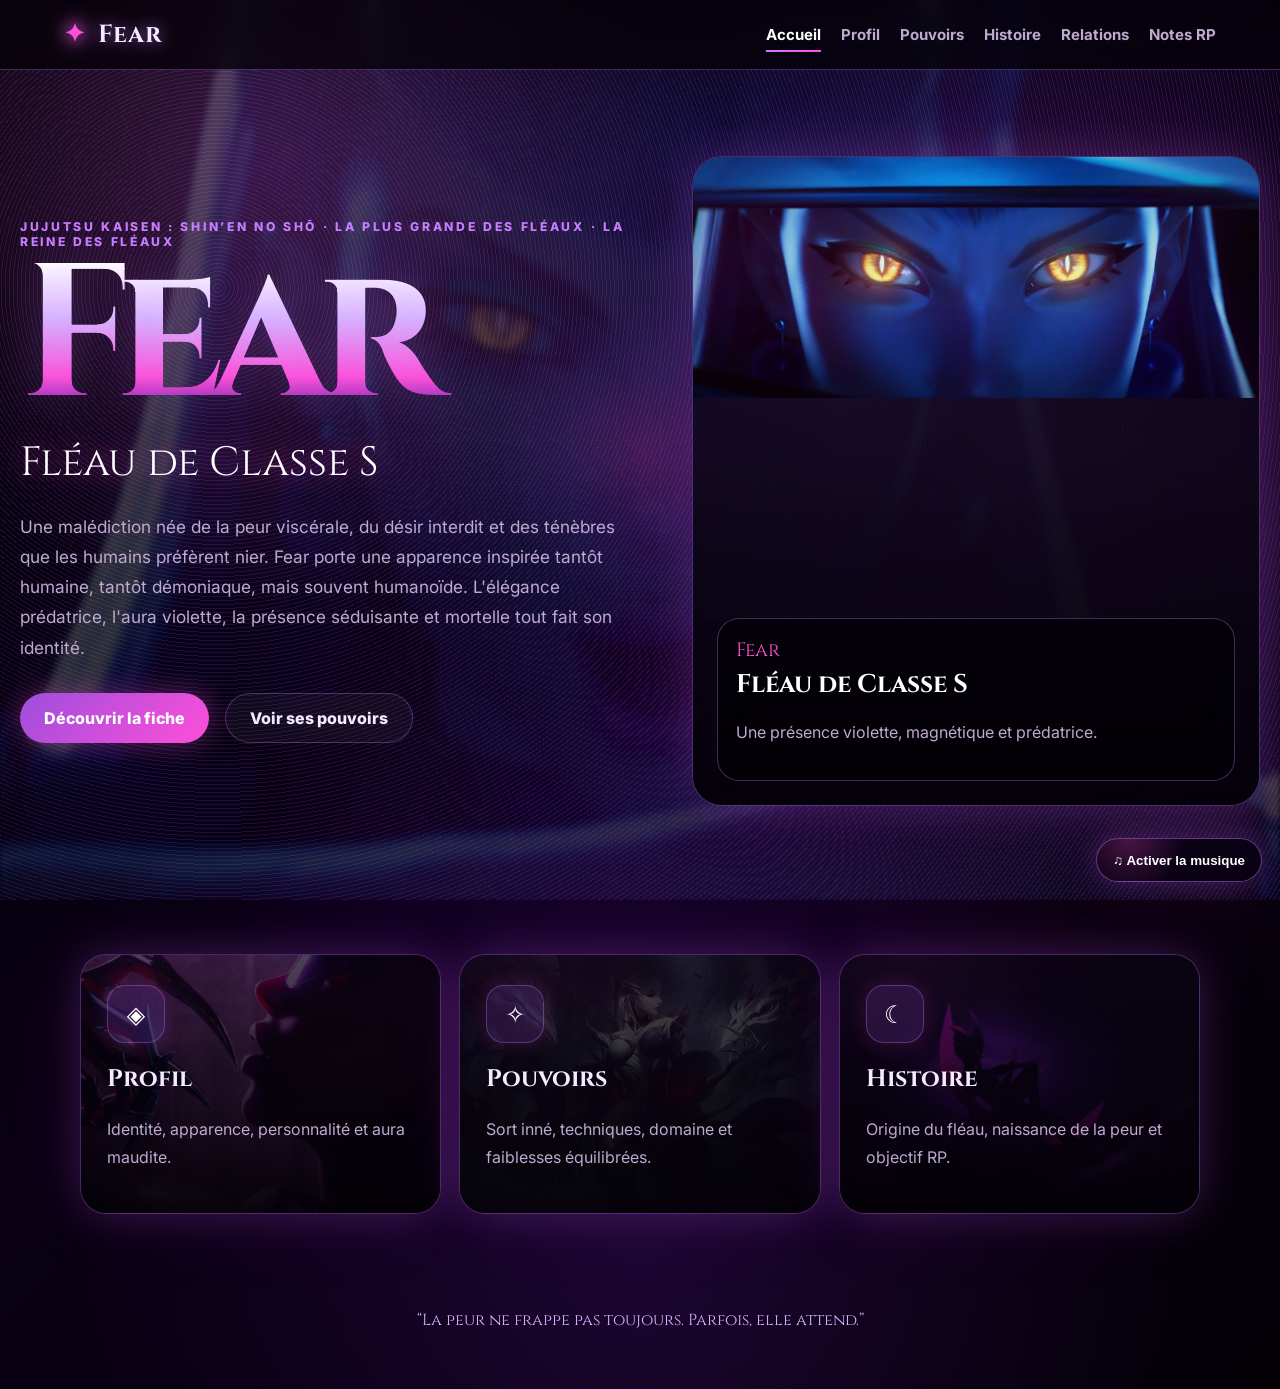
==== commit b80b153d: "Maj Index + music v2" ====
--- a/index.html
+++ b/index.html
@@ -8,6 +8,13 @@
   <title>Fear — Fléau Classe S</title>
 </head>
 <body data-page="accueil">
+  <audio id="bg-music" loop>
+  <source src="assets/audio/musique_fear.m4a" type="audio/mp4">
+</audio>
+
+<button class="music-toggle" id="music-toggle" type="button">
+  ♫ Activer la musique
+</button>
   <div class="animated-bg"><img src="assets/image/Gif2_Fear_Accueil.gif" alt=""></div>
   <div class="cursor-aura"></div>
   <div class="void-layer"></div>
